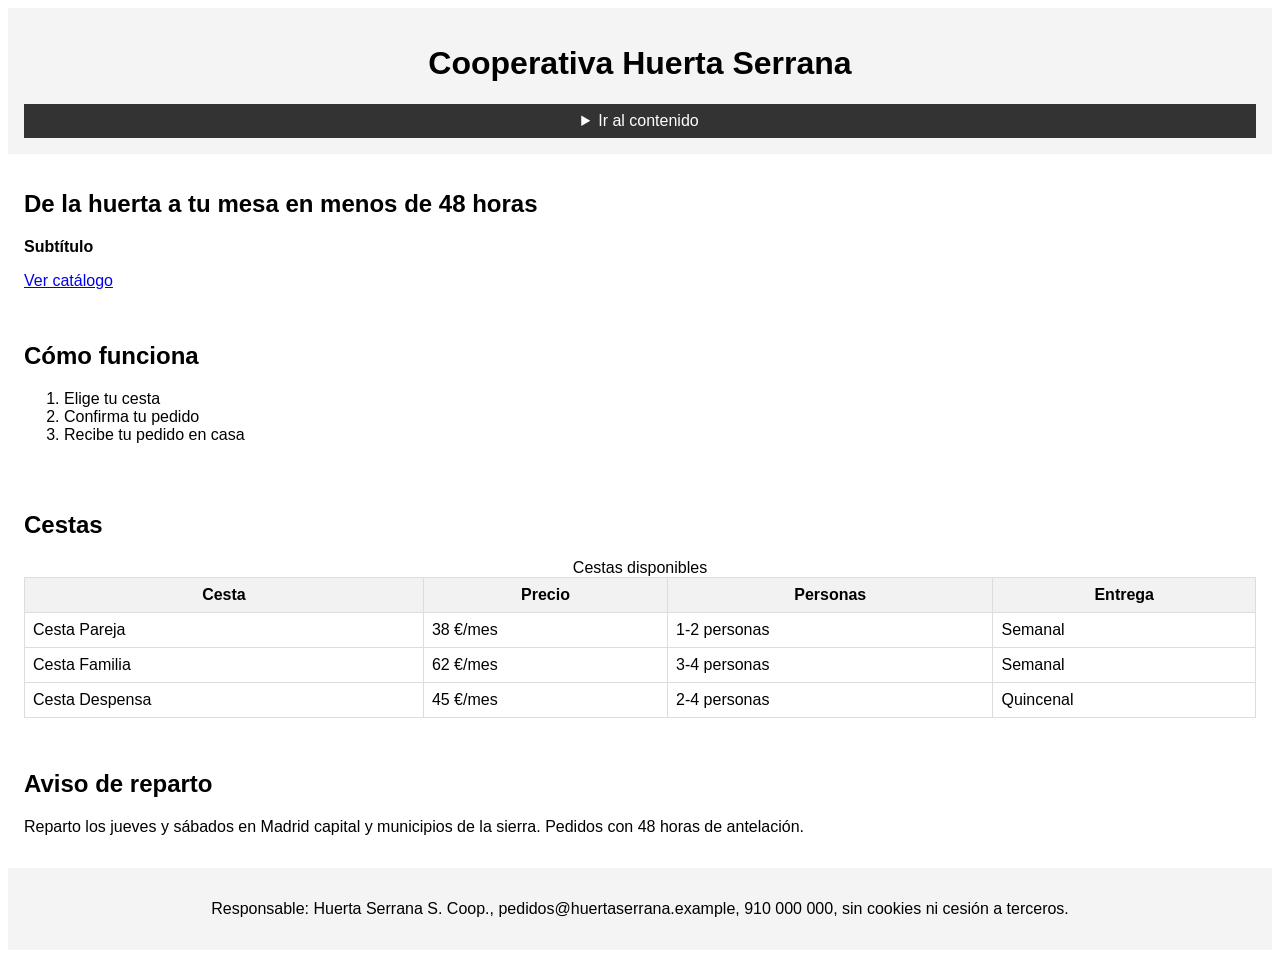
==== index.html @ 015b8f9c "feat: esqueleto HTML semantico de index.html" ====
<!DOCTYPE html>
<html lang="es">
<head>
    <meta charset="UTF-8">
    <meta name="viewport" content="width=device-width, initial-scale=1.0">
    <title>Cooperativa Huerta Serrana</title>
    <style>
        body {
            font-family: Arial, sans-serif;
        }
        header, footer {
            background-color: #f4f4f4;
            padding: 1rem;
            text-align: center;
        }
        nav {
            background-color: #333;
            color: #fff;
            padding: 0.5rem;
        }
        nav a {
            color: #fff;
            text-decoration: none;
            margin: 0 1rem;
        }
        section {
            padding: 1rem;
        }
        table {
            width: 100%;
            border-collapse: collapse;
        }
        th, td {
            border: 1px solid #ddd;
            padding: 0.5rem;
        }
        th {
            background-color: #f2f2f2;
        }
    </style>
</head>
<body>
    <header>
        <h1>Cooperativa Huerta Serrana</h1>
        <nav>
            <details>
                <summary>Ir al contenido</summary>
                <a href="#catalogo">Catálogo</a>
                <a href="#como-funciona">Cómo funciona</a>
                <a href="#cestas">Cestas</a>
                <a href="#contacto">Contacto</a>
            </details>
        </nav>
    </header>
    <main>
        <section>
            <h2>De la huerta a tu mesa en menos de 48 horas</h2>
            <p><strong>Subtítulo</strong></p>
            <a href="catalogo.html" class="btn">Ver catálogo</a>
        </section>
        <section id="como-funciona">
            <h2>Cómo funciona</h2>
            <ol>
                <li>Elige tu cesta</li>
                <li>Confirma tu pedido</li>
                <li>Recibe tu pedido en casa</li>
            </ol>
        </section>
        <section id="cestas">
            <h2>Cestas</h2>
            <table>
                <caption>Cestas disponibles</caption>
                <thead>
                    <tr>
                        <th>Cesta</th>
                        <th>Precio</th>
                        <th>Personas</th>
                        <th>Entrega</th>
                    </tr>
                </thead>
                <tbody>
                    <tr>
                        <td>Cesta Pareja</td>
                        <td>38 €/mes</td>
                        <td>1-2 personas</td>
                        <td>Semanal</td>
                    </tr>
                    <tr>
                        <td>Cesta Familia</td>
                        <td>62 €/mes</td>
                        <td>3-4 personas</td>
                        <td>Semanal</td>
                    </tr>
                    <tr>
                        <td>Cesta Despensa</td>
                        <td>45 €/mes</td>
                        <td>2-4 personas</td>
                        <td>Quincenal</td>
                    </tr>
                </tbody>
            </table>
        </section>
        <section id="aviso">
            <h2>Aviso de reparto</h2>
            <p>Reparto los jueves y sábados en Madrid capital y municipios de la sierra. Pedidos con 48 horas de antelación.</p>
        </section>
    </main>
    <footer>
        <p>Responsable: Huerta Serrana S. Coop., pedidos@huertaserrana.example, 910 000 000, sin cookies ni cesión a terceros.</p>
    </footer>
</body>
</html>
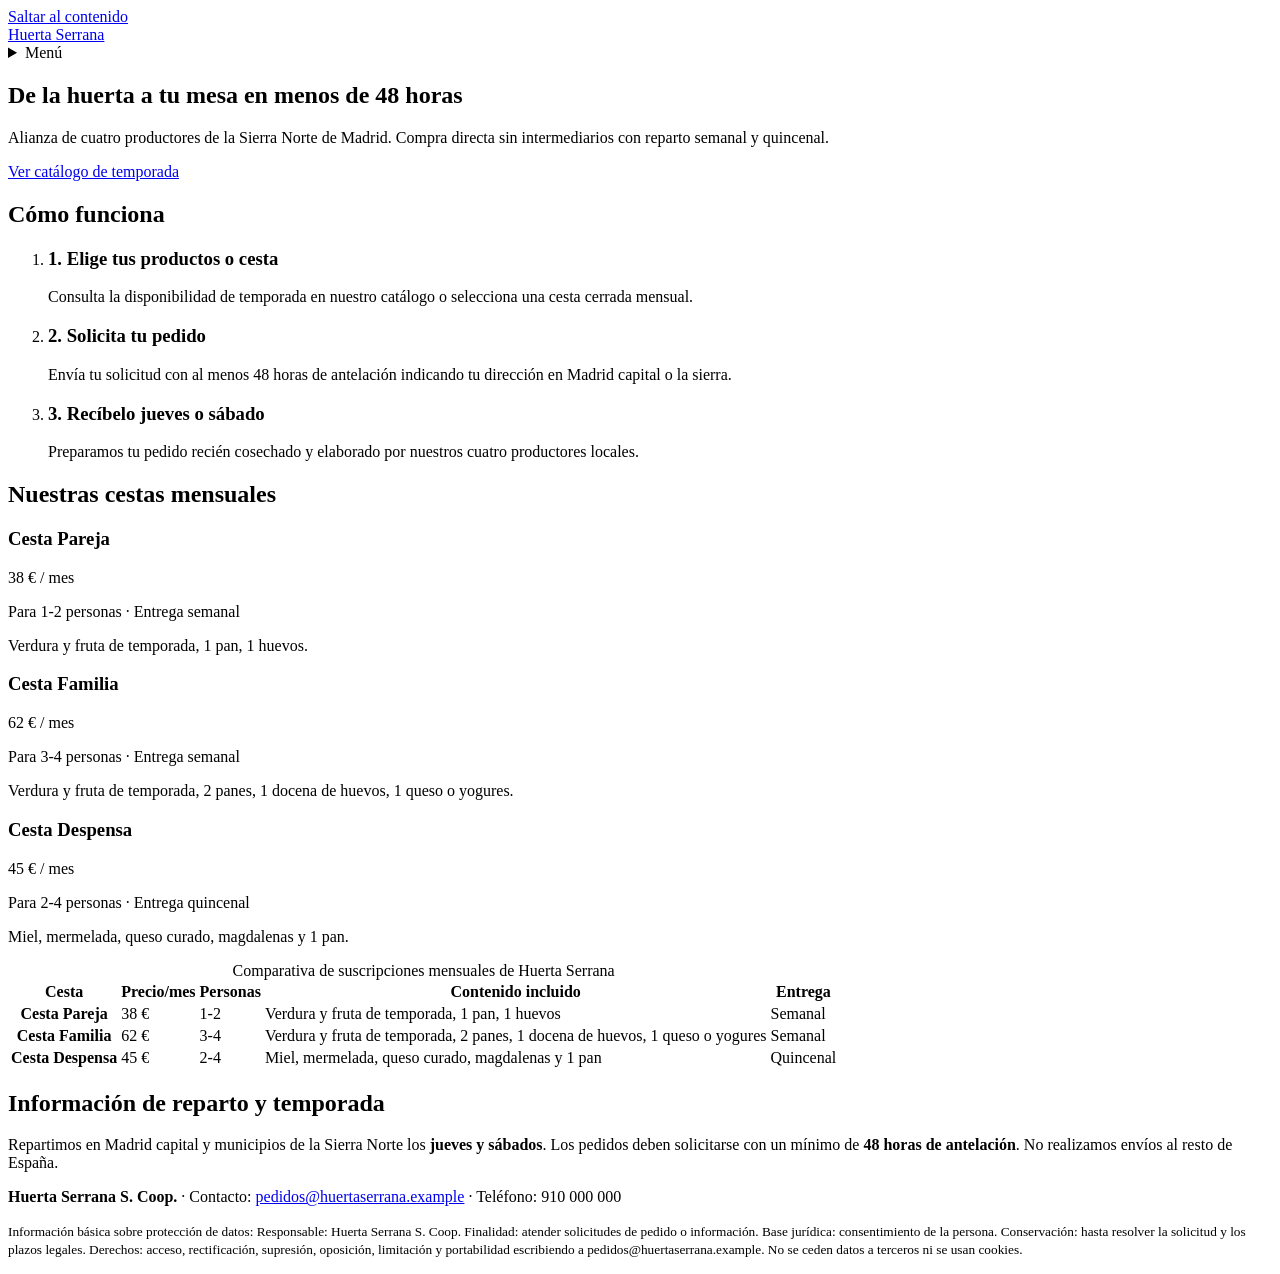
==== commit c81b412e: "fix: separar index.html y catalogo.html y corregir defectos de IA" ====
--- a/index.html
+++ b/index.html
@@ -1,112 +1,134 @@
 <!DOCTYPE html>
 <html lang="es">
 <head>
-    <meta charset="UTF-8">
-    <meta name="viewport" content="width=device-width, initial-scale=1.0">
-    <title>Cooperativa Huerta Serrana</title>
-    <style>
-        body {
-            font-family: Arial, sans-serif;
-        }
-        header, footer {
-            background-color: #f4f4f4;
-            padding: 1rem;
-            text-align: center;
-        }
-        nav {
-            background-color: #333;
-            color: #fff;
-            padding: 0.5rem;
-        }
-        nav a {
-            color: #fff;
-            text-decoration: none;
-            margin: 0 1rem;
-        }
-        section {
-            padding: 1rem;
-        }
-        table {
-            width: 100%;
-            border-collapse: collapse;
-        }
-        th, td {
-            border: 1px solid #ddd;
-            padding: 0.5rem;
-        }
-        th {
-            background-color: #f2f2f2;
-        }
-    </style>
+  <meta charset="UTF-8">
+  <meta name="viewport" content="width=device-width, initial-scale=1.0">
+  <title>Huerta Serrana | Productos locales de la Sierra Norte de Madrid</title>
+  <link rel="stylesheet" href="css/tokens.css">
+  <link rel="stylesheet" href="css/base.css">
+  <link rel="stylesheet" href="css/layout.css">
+  <link rel="stylesheet" href="css/components.css">
 </head>
 <body>
-    <header>
-        <h1>Cooperativa Huerta Serrana</h1>
-        <nav>
-            <details>
-                <summary>Ir al contenido</summary>
-                <a href="#catalogo">Catálogo</a>
-                <a href="#como-funciona">Cómo funciona</a>
-                <a href="#cestas">Cestas</a>
-                <a href="#contacto">Contacto</a>
-            </details>
-        </nav>
-    </header>
-    <main>
-        <section>
-            <h2>De la huerta a tu mesa en menos de 48 horas</h2>
-            <p><strong>Subtítulo</strong></p>
-            <a href="catalogo.html" class="btn">Ver catálogo</a>
-        </section>
-        <section id="como-funciona">
-            <h2>Cómo funciona</h2>
-            <ol>
-                <li>Elige tu cesta</li>
-                <li>Confirma tu pedido</li>
-                <li>Recibe tu pedido en casa</li>
-            </ol>
-        </section>
-        <section id="cestas">
-            <h2>Cestas</h2>
-            <table>
-                <caption>Cestas disponibles</caption>
-                <thead>
-                    <tr>
-                        <th>Cesta</th>
-                        <th>Precio</th>
-                        <th>Personas</th>
-                        <th>Entrega</th>
-                    </tr>
-                </thead>
-                <tbody>
-                    <tr>
-                        <td>Cesta Pareja</td>
-                        <td>38 €/mes</td>
-                        <td>1-2 personas</td>
-                        <td>Semanal</td>
-                    </tr>
-                    <tr>
-                        <td>Cesta Familia</td>
-                        <td>62 €/mes</td>
-                        <td>3-4 personas</td>
-                        <td>Semanal</td>
-                    </tr>
-                    <tr>
-                        <td>Cesta Despensa</td>
-                        <td>45 €/mes</td>
-                        <td>2-4 personas</td>
-                        <td>Quincenal</td>
-                    </tr>
-                </tbody>
-            </table>
-        </section>
-        <section id="aviso">
-            <h2>Aviso de reparto</h2>
-            <p>Reparto los jueves y sábados en Madrid capital y municipios de la sierra. Pedidos con 48 horas de antelación.</p>
-        </section>
-    </main>
-    <footer>
-        <p>Responsable: Huerta Serrana S. Coop., pedidos@huertaserrana.example, 910 000 000, sin cookies ni cesión a terceros.</p>
-    </footer>
+  <a href="#contenido-principal" class="skip-link">Saltar al contenido</a>
+
+  <header class="cabecera">
+    <div class="cabecera__contenedor">
+      <a href="index.html" class="cabecera__marca">Huerta Serrana</a>
+      <nav class="navegacion" aria-label="Navegación principal">
+        <details class="navegacion__menu">
+          <summary class="navegacion__boton">Menú</summary>
+          <ul class="navegacion__lista">
+            <li><a href="index.html" aria-current="page">Inicio</a></li>
+            <li><a href="catalogo.html">Catálogo</a></li>
+            <li><a href="productores.html">Productores</a></li>
+            <li><a href="contacto.html">Contacto y pedido</a></li>
+          </ul>
+        </details>
+      </nav>
+    </div>
+  </header>
+
+  <main id="contenido-principal">
+    <section class="portada">
+      <h1>De la huerta a tu mesa en menos de 48 horas</h1>
+      <p>Alianza de cuatro productores de la Sierra Norte de Madrid. Compra directa sin intermediarios con reparto semanal y quincenal.</p>
+      <a href="catalogo.html" class="boton boton--primario">Ver catálogo de temporada</a>
+    </section>
+
+    <section class="pasos" aria-labelledby="titulo-pasos">
+      <h2 id="titulo-pasos">Cómo funciona</h2>
+      <ol class="pasos__lista">
+        <li class="pasos__item">
+          <h3>1. Elige tus productos o cesta</h3>
+          <p>Consulta la disponibilidad de temporada en nuestro catálogo o selecciona una cesta cerrada mensual.</p>
+        </li>
+        <li class="pasos__item">
+          <h3>2. Solicita tu pedido</h3>
+          <p>Envía tu solicitud con al menos 48 horas de antelación indicando tu dirección en Madrid capital o la sierra.</p>
+        </li>
+        <li class="pasos__item">
+          <h3>3. Recíbelo jueves o sábado</h3>
+          <p>Preparamos tu pedido recién cosechado y elaborado por nuestros cuatro productores locales.</p>
+        </li>
+      </ol>
+    </section>
+
+    <section class="cestas" aria-labelledby="titulo-cestas">
+      <h2 id="titulo-cestas">Nuestras cestas mensuales</h2>
+      <div class="rejilla rejilla--3">
+        <article class="tarjeta">
+          <h3 class="tarjeta__titulo">Cesta Pareja</h3>
+          <p class="tarjeta__precio">38 € / mes</p>
+          <p>Para 1-2 personas · Entrega semanal</p>
+          <p>Verdura y fruta de temporada, 1 pan, 1 huevos.</p>
+        </article>
+
+        <article class="tarjeta tarjeta--destacada">
+          <h3 class="tarjeta__titulo">Cesta Familia</h3>
+          <p class="tarjeta__precio">62 € / mes</p>
+          <p>Para 3-4 personas · Entrega semanal</p>
+          <p>Verdura y fruta de temporada, 2 panes, 1 docena de huevos, 1 queso o yogures.</p>
+        </article>
+
+        <article class="tarjeta">
+          <h3 class="tarjeta__titulo">Cesta Despensa</h3>
+          <p class="tarjeta__precio">45 € / mes</p>
+          <p>Para 2-4 personas · Entrega quincenal</p>
+          <p>Miel, mermelada, queso curado, magdalenas y 1 pan.</p>
+        </article>
+      </div>
+
+      <div class="tabla-contenedor">
+        <table class="tabla">
+          <caption>Comparativa de suscripciones mensuales de Huerta Serrana</caption>
+          <thead>
+            <tr>
+              <th scope="col">Cesta</th>
+              <th scope="col">Precio/mes</th>
+              <th scope="col">Personas</th>
+              <th scope="col">Contenido incluido</th>
+              <th scope="col">Entrega</th>
+            </tr>
+          </thead>
+          <tbody>
+            <tr>
+              <th scope="row">Cesta Pareja</th>
+              <td>38 €</td>
+              <td>1-2</td>
+              <td>Verdura y fruta de temporada, 1 pan, 1 huevos</td>
+              <td>Semanal</td>
+            </tr>
+            <tr>
+              <th scope="row">Cesta Familia</th>
+              <td>62 €</td>
+              <td>3-4</td>
+              <td>Verdura y fruta de temporada, 2 panes, 1 docena de huevos, 1 queso o yogures</td>
+              <td>Semanal</td>
+            </tr>
+            <tr>
+              <th scope="row">Cesta Despensa</th>
+              <td>45 €</td>
+              <td>2-4</td>
+              <td>Miel, mermelada, queso curado, magdalenas y 1 pan</td>
+              <td>Quincenal</td>
+            </tr>
+          </tbody>
+        </table>
+      </div>
+    </section>
+
+    <section class="aviso" aria-labelledby="titulo-aviso">
+      <h2 id="titulo-aviso">Información de reparto y temporada</h2>
+      <p>Repartimos en Madrid capital y municipios de la Sierra Norte los <strong>jueves y sábados</strong>. Los pedidos deben solicitarse con un mínimo de <strong>48 horas de antelación</strong>. No realizamos envíos al resto de España.</p>
+    </section>
+  </main>
+
+  <footer class="pie">
+    <div class="pie__contenedor">
+      <p><strong>Huerta Serrana S. Coop.</strong> · Contacto: <a href="mailto:pedidos@huertaserrana.example">pedidos@huertaserrana.example</a> · Teléfono: 910 000 000</p>
+      <p><small>Información básica sobre protección de datos: Responsable: Huerta Serrana S. Coop. Finalidad: atender solicitudes de pedido o información. Base jurídica: consentimiento de la persona. Conservación: hasta resolver la solicitud y los plazos legales. Derechos: acceso, rectificación, supresión, oposición, limitación y portabilidad escribiendo a pedidos@huertaserrana.example. No se ceden datos a terceros ni se usan cookies.</small></p>
+    </div>
+  </footer>
 </body>
 </html>
--- a/css/tokens.css
+++ b/css/tokens.css
@@ -0,0 +1,38 @@
+:root {
+  /* Paleta de marca - Anexo C */
+  --color-primario: #2F5D3A;    /* Verde sierra: cabecera, botones, enlaces */
+  --color-fondo: #FAF6EC;       /* Crema: fondo de página */
+  --color-acento: #B5532A;      /* Tierra: llamadas a la acción secundarias */
+  --color-texto: #1F2A22;       /* Tinta: texto principal */
+  --color-superficie: #E8E2D2;  /* Arena: tarjetas y separadores */
+  --color-destacado: #F2B134;   /* Miel: solo decorativo o con texto Tinta encima */
+  --color-apagado: #8A8F86;     /* Gris musgo: NO apto para texto pequeño */
+  --color-blanco: #FFFFFF;
+
+  /* Tipografía del sistema - Anexo C */
+  --font-sans: system-ui, -apple-system, BlinkMacSystemFont, "Segoe UI", Roboto, sans-serif;
+  --font-serif: Georgia, "Times New Roman", serif;
+
+  /* Escala tipográfica fluida / rem */
+  --text-xs: 0.75rem;
+  --text-sm: 0.875rem;
+  --text-base: 1rem;
+  --text-lg: 1.125rem;
+  --text-xl: 1.375rem;
+  --text-2xl: 1.75rem;
+  --text-3xl: 2.25rem;
+
+  /* Escala de espaciado */
+  --space-xs: 0.25rem;
+  --space-sm: 0.5rem;
+  --space-md: 1rem;
+  --space-lg: 1.5rem;
+  --space-xl: 2.5rem;
+  --space-2xl: 4rem;
+
+  /* Radios y bordes */
+  --radius-sm: 0.25rem;
+  --radius-md: 0.5rem;
+  --radius-lg: 1rem;
+  --ancho-max: 75rem;
+}
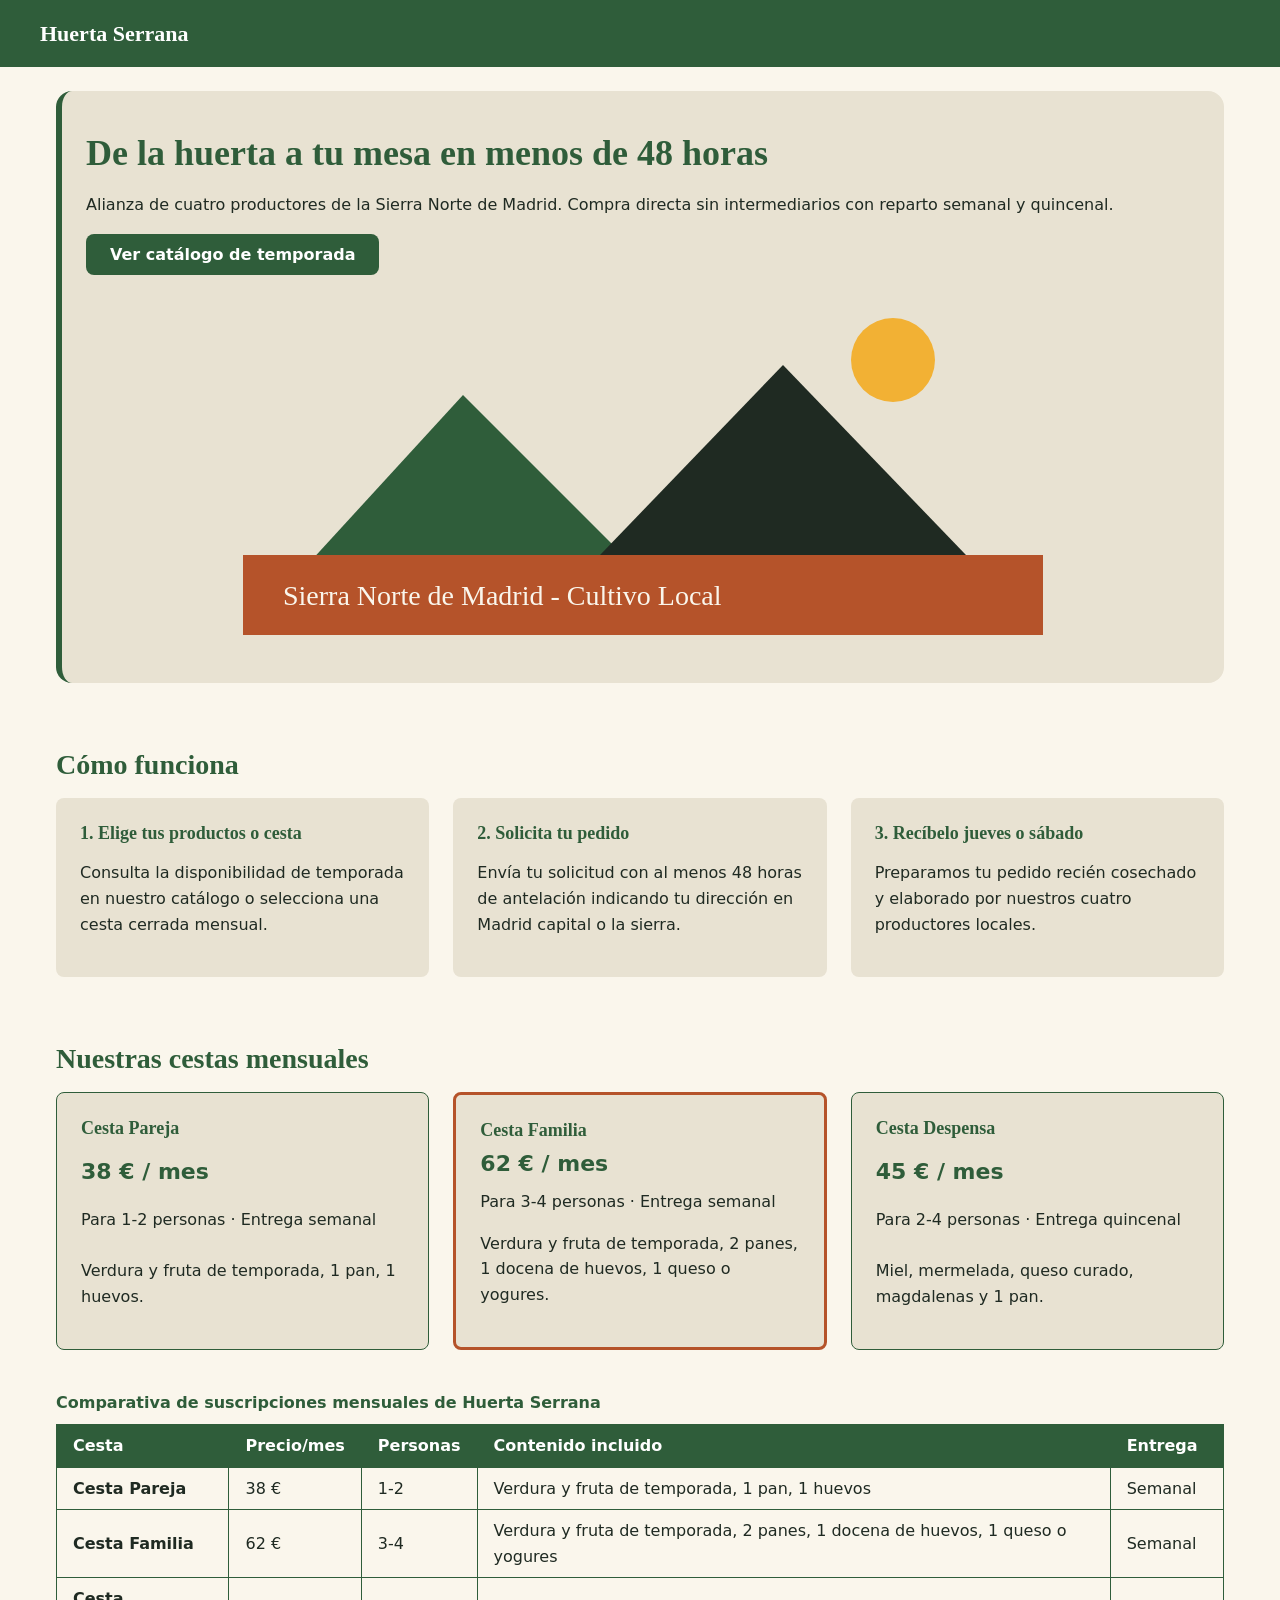
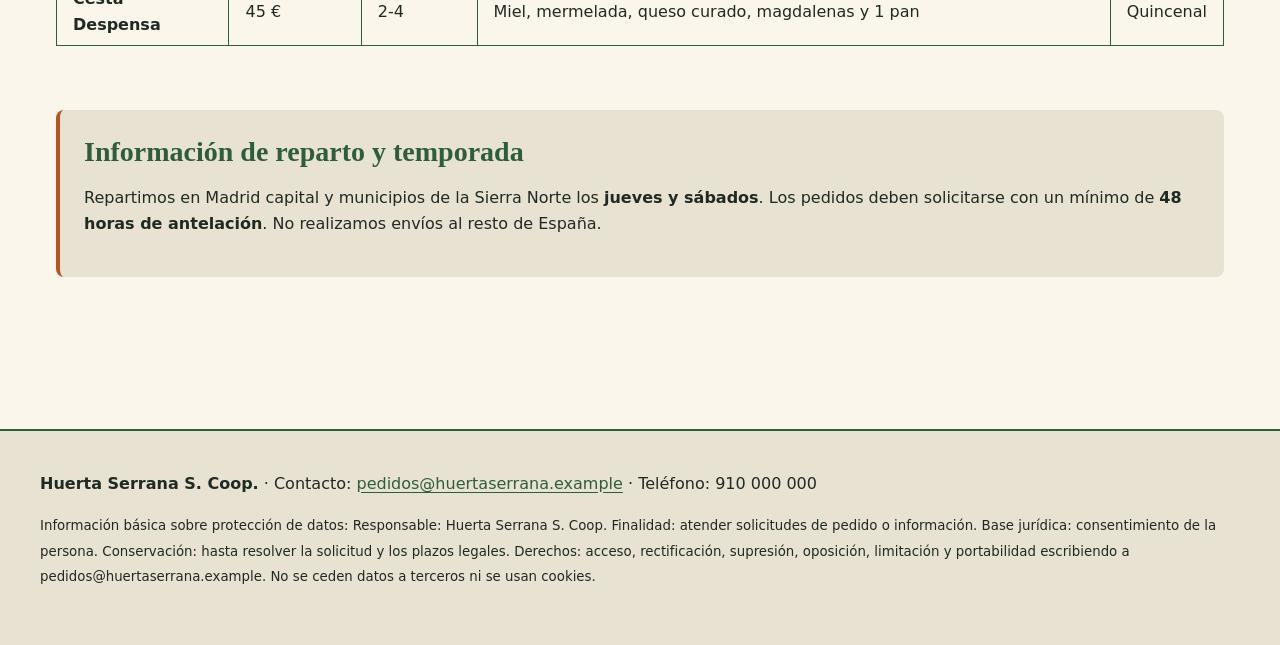
==== commit 25edcea0: "fix: subir ilustraciones SVG en minusculas a GitHub Pages" ====
--- a/index.html
+++ b/index.html
@@ -34,6 +34,7 @@
       <h1>De la huerta a tu mesa en menos de 48 horas</h1>
       <p>Alianza de cuatro productores de la Sierra Norte de Madrid. Compra directa sin intermediarios con reparto semanal y quincenal.</p>
       <a href="catalogo.html" class="boton boton--primario">Ver catálogo de temporada</a>
+      <img src="img/portada-huerta.svg" alt="Paisaje ilustrado de las montañas de la Sierra Norte de Madrid al sol" width="100%" height="360">
     </section>
 
     <section class="pasos" aria-labelledby="titulo-pasos">
@@ -56,6 +57,7 @@
 
     <section class="cestas" aria-labelledby="titulo-cestas">
       <h2 id="titulo-cestas">Nuestras cestas mensuales</h2>
+      
       <div class="rejilla rejilla--3">
         <article class="tarjeta">
           <h3 class="tarjeta__titulo">Cesta Pareja</h3>
--- a/css/base.css
+++ b/css/base.css
@@ -0,0 +1,129 @@
+/* Reset y base del documento */
+*,
+*::before,
+*::after {
+  box-sizing: border-box;
+}
+
+html {
+  font-size: 100%;
+  scroll-behavior: smooth;
+}
+
+@media (prefers-reduced-motion: reduce) {
+  html {
+    scroll-behavior: auto;
+  }
+
+  *,
+  *::before,
+  *::after {
+    animation-duration: 0.01ms !important;
+    transition-duration: 0.01ms !important;
+  }
+}
+
+/* Soporte opcional modo oscuro (RF10) manteniendo contraste AA */
+@media (prefers-color-scheme: dark) {
+  :root {
+    --color-fondo: #161D18;
+    --color-texto: #F4F1EA;
+    --color-superficie: #232E26;
+    --color-primario: #4C8C5C;
+  }
+}
+
+body {
+  margin: 0;
+  font-family: var(--font-sans);
+  font-size: var(--text-base);
+  line-height: 1.6;
+  color: var(--color-texto);
+  background-color: var(--color-fondo);
+}
+
+h1,
+h2,
+h3 {
+  font-family: var(--font-serif);
+  color: var(--color-primario);
+  line-height: 1.25;
+  margin-top: 0;
+  margin-bottom: var(--space-md);
+}
+
+h1 {
+  font-size: var(--text-2xl);
+}
+
+h2 {
+  font-size: var(--text-xl);
+}
+
+h3 {
+  font-size: var(--text-lg);
+}
+
+@media (min-width: 768px) {
+  h1 {
+    font-size: var(--text-3xl);
+  }
+
+  h2 {
+    font-size: var(--text-2xl);
+  }
+}
+
+p {
+  margin-top: 0;
+  margin-bottom: var(--space-md);
+}
+
+a {
+  color: var(--color-primario);
+  text-underline-offset: 0.2rem;
+}
+
+a:hover {
+  color: var(--color-acento);
+}
+
+/* Foco visible para navegación con teclado (V04) */
+a:focus-visible,
+button:focus-visible,
+summary:focus-visible,
+input:focus-visible,
+select:focus-visible,
+textarea:focus-visible {
+  outline: 0.1875rem solid var(--color-acento);
+  outline-offset: 0.1875rem;
+}
+
+/* Utilidades de accesibilidad */
+.skip-link {
+  position: absolute;
+  left: -9999px;
+  top: var(--space-sm);
+  background-color: var(--color-primario);
+  color: var(--color-blanco);
+  padding: var(--space-sm) var(--space-md);
+  border-radius: var(--radius-sm);
+  font-weight: 700;
+  z-index: 100;
+}
+
+.skip-link:focus {
+  left: var(--space-md);
+}
+
+.visually-hidden {
+  position: absolute;
+  width: 0.0625rem;
+  height: 0.0625rem;
+  padding: 0;
+  margin: -0.0625rem;
+  overflow: hidden;
+  clip: rect(0, 0, 0, 0);
+  white-space: nowrap;
+  border: 0;
+}
--- a/css/layout.css
+++ b/css/layout.css
@@ -0,0 +1,132 @@
+/* Estructura general y contenedores */
+main {
+  max-width: var(--ancho-max);
+  margin: 0 auto;
+  padding: var(--space-lg) var(--space-md);
+}
+
+section {
+  margin-bottom: var(--space-2xl);
+}
+
+/* Cabecera y navegación mobile-first sin JS */
+.cabecera {
+  background-color: var(--color-primario);
+  color: var(--color-blanco);
+  padding: var(--space-md);
+}
+
+.cabecera__contenedor {
+  max-width: var(--ancho-max);
+  margin: 0 auto;
+  display: flex;
+  flex-wrap: wrap;
+  align-items: center;
+  justify-content: space-between;
+  gap: var(--space-md);
+}
+
+.cabecera__marca {
+  font-family: var(--font-serif);
+  font-size: var(--text-xl);
+  font-weight: 700;
+  color: var(--color-blanco);
+  text-decoration: none;
+}
+
+.cabecera__marca:hover {
+  color: var(--color-destacado);
+}
+
+.navegacion__boton {
+  list-style: none;
+  cursor: pointer;
+  background-color: var(--color-acento);
+  color: var(--color-blanco);
+  padding: var(--space-sm) var(--space-md);
+  border-radius: var(--radius-sm);
+  font-weight: 600;
+}
+
+.navegacion__boton::-webkit-details-marker {
+  display: none;
+}
+
+.navegacion__lista {
+  list-style: none;
+  margin: var(--space-md) 0 0;
+  padding: 0;
+  display: flex;
+  flex-direction: column;
+  gap: var(--space-sm);
+}
+
+.navegacion__lista a {
+  display: block;
+  color: var(--color-blanco);
+  text-decoration: none;
+  padding: var(--space-xs) var(--space-sm);
+  border-radius: var(--radius-sm);
+}
+
+.navegacion__lista a[aria-current="page"] {
+  background-color: var(--color-blanco);
+  color: var(--color-primario);
+  font-weight: 700;
+}
+
+@media (min-width: 768px) {
+  .navegacion__boton {
+    display: none;
+  }
+
+  .navegacion__lista {
+    display: flex !important;
+    flex-direction: row;
+    margin-top: 0;
+    gap: var(--space-md);
+  }
+}
+
+/* Rejillas adaptables (CSS Grid) */
+.rejilla {
+  display: grid;
+  grid-template-columns: 1fr;
+  gap: var(--space-lg);
+}
+
+@media (min-width: 768px) {
+  .rejilla--2 {
+    grid-template-columns: repeat(2, 1fr);
+  }
+
+  .rejilla--3 {
+    grid-template-columns: repeat(2, 1fr);
+  }
+
+  .layout-productores {
+    display: grid;
+    grid-template-columns: 2fr 1fr;
+    gap: var(--space-xl);
+    align-items: start;
+  }
+}
+
+@media (min-width: 1280px) {
+  .rejilla--3 {
+    grid-template-columns: repeat(3, 1fr);
+  }
+}
+
+/* Pie de página */
+.pie {
+  background-color: var(--color-superficie);
+  border-top: 0.125rem solid var(--color-primario);
+  padding: var(--space-xl) var(--space-md);
+  margin-top: var(--space-2xl);
+}
+
+.pie__contenedor {
+  max-width: var(--ancho-max);
+  margin: 0 auto;
+}
--- a/css/components.css
+++ b/css/components.css
@@ -0,0 +1,212 @@
+/* Portada y cabecera de página */
+.portada,
+.cabecera-pagina {
+  background-color: var(--color-superficie);
+  padding: var(--space-xl) var(--space-lg);
+  border-radius: var(--radius-lg);
+  border-left: 0.375rem solid var(--color-primario);
+}
+
+/* Botones BEM */
+.boton {
+  display: inline-block;
+  padding: var(--space-sm) var(--space-lg);
+  border-radius: var(--radius-md);
+  font-weight: 700;
+  text-decoration: none;
+  border: none;
+  cursor: pointer;
+  font-size: var(--text-base);
+}
+
+.boton--primario {
+  background-color: var(--color-primario);
+  color: var(--color-blanco);
+}
+
+.boton--primario:hover {
+  background-color: var(--color-acento);
+  color: var(--color-blanco);
+}
+
+/* Pasos cómo funciona */
+.pasos__lista {
+  list-style: none;
+  padding: 0;
+  margin: 0;
+  display: grid;
+  grid-template-columns: 1fr;
+  gap: var(--space-lg);
+}
+
+@media (min-width: 768px) {
+  .pasos__lista {
+    grid-template-columns: repeat(3, 1fr);
+  }
+}
+
+.pasos__item {
+  background-color: var(--color-superficie);
+  padding: var(--space-lg);
+  border-radius: var(--radius-md);
+}
+
+/* Tarjetas BEM (cestas, productos, productores) */
+.tarjeta {
+  background-color: var(--color-superficie);
+  padding: var(--space-lg);
+  border-radius: var(--radius-md);
+  border: 0.0625rem solid var(--color-primario);
+  display: flex;
+  flex-direction: column;
+  justify-content: space-between;
+}
+
+.tarjeta--destacada {
+  border-width: 0.1875rem;
+  border-color: var(--color-acento);
+}
+
+.tarjeta__etiqueta {
+  display: inline-block;
+  align-self: flex-start;
+  background-color: var(--color-destacado);
+  color: var(--color-texto);
+  font-size: var(--text-xs);
+  font-weight: 700;
+  padding: var(--space-xs) var(--space-sm);
+  border-radius: var(--radius-sm);
+  margin-bottom: var(--space-sm);
+}
+
+.tarjeta__titulo {
+  margin-bottom: var(--space-xs);
+}
+
+.tarjeta__precio {
+  font-size: var(--text-xl);
+  font-weight: 700;
+  color: var(--color-primario);
+  margin-bottom: var(--space-sm);
+}
+
+.tarjeta__meta,
+.tarjeta__alergenos {
+  font-size: var(--text-sm);
+  margin-bottom: var(--space-xs);
+}
+
+/* Tabla comparativa responsive (RF7) */
+.tabla-contenedor {
+  overflow-x: auto;
+  margin-top: var(--space-xl);
+}
+
+.tabla {
+  width: 100%;
+  border-collapse: collapse;
+  background-color: var(--color-fondo);
+  color: var(--color-texto);
+}
+
+.tabla caption {
+  font-weight: 700;
+  margin-bottom: var(--space-sm);
+  text-align: left;
+  color: var(--color-primario);
+}
+
+.tabla th,
+.tabla td {
+  padding: var(--space-sm) var(--space-md);
+  border: 0.0625rem solid var(--color-primario);
+  text-align: left;
+}
+
+.tabla thead th {
+  background-color: var(--color-primario);
+  color: var(--color-blanco);
+}
+
+/* Aviso y aside lateral */
+.aviso,
+.info-lateral {
+  background-color: var(--color-superficie);
+  padding: var(--space-lg);
+  border-radius: var(--radius-md);
+  border-left: 0.25rem solid var(--color-acento);
+}
+
+/* Formulario accesible (RF5) */
+.formulario {
+  max-width: 40rem;
+  background-color: var(--color-superficie);
+  padding: var(--space-lg);
+  border-radius: var(--radius-md);
+}
+
+.formulario__grupo {
+  margin-bottom: var(--space-md);
+  display: flex;
+  flex-direction: column;
+  gap: var(--space-xs);
+}
+
+.formulario__grupo--check {
+  flex-direction: row;
+  align-items: flex-start;
+  gap: var(--space-sm);
+}
+
+.formulario__etiqueta {
+  font-weight: 700;
+}
+
+.formulario__campo {
+  font-family: var(--font-sans);
+  font-size: var(--text-base);
+  padding: var(--space-sm);
+  border: 0.0625rem solid var(--color-primario);
+  border-radius: var(--radius-sm);
+  background-color: var(--color-blanco);
+  color: var(--color-texto);
+}
+
+/* Preguntas frecuentes (RF8) */
+.faq__item {
+  background-color: var(--color-superficie);
+  padding: var(--space-md);
+  border-radius: var(--radius-md);
+  margin-bottom: var(--space-sm);
+}
+
+.faq__pregunta {
+  font-weight: 700;
+  cursor: pointer;
+  color: var(--color-primario);
+}
+
+.faq__respuesta {
+  margin-top: var(--space-sm);
+  margin-bottom: 0;
+}
+
+/* Modo impresión para el catálogo (RF9) */
+@media print {
+  .cabecera,
+  .pie,
+  .skip-link,
+  .boton {
+    display: none;
+  }
+
+  body {
+    background-color: var(--color-blanco);
+    color: var(--color-texto);
+  }
+
+  .tarjeta {
+    break-inside: avoid;
+    border: 0.0625rem solid var(--color-texto);
+  }
+}
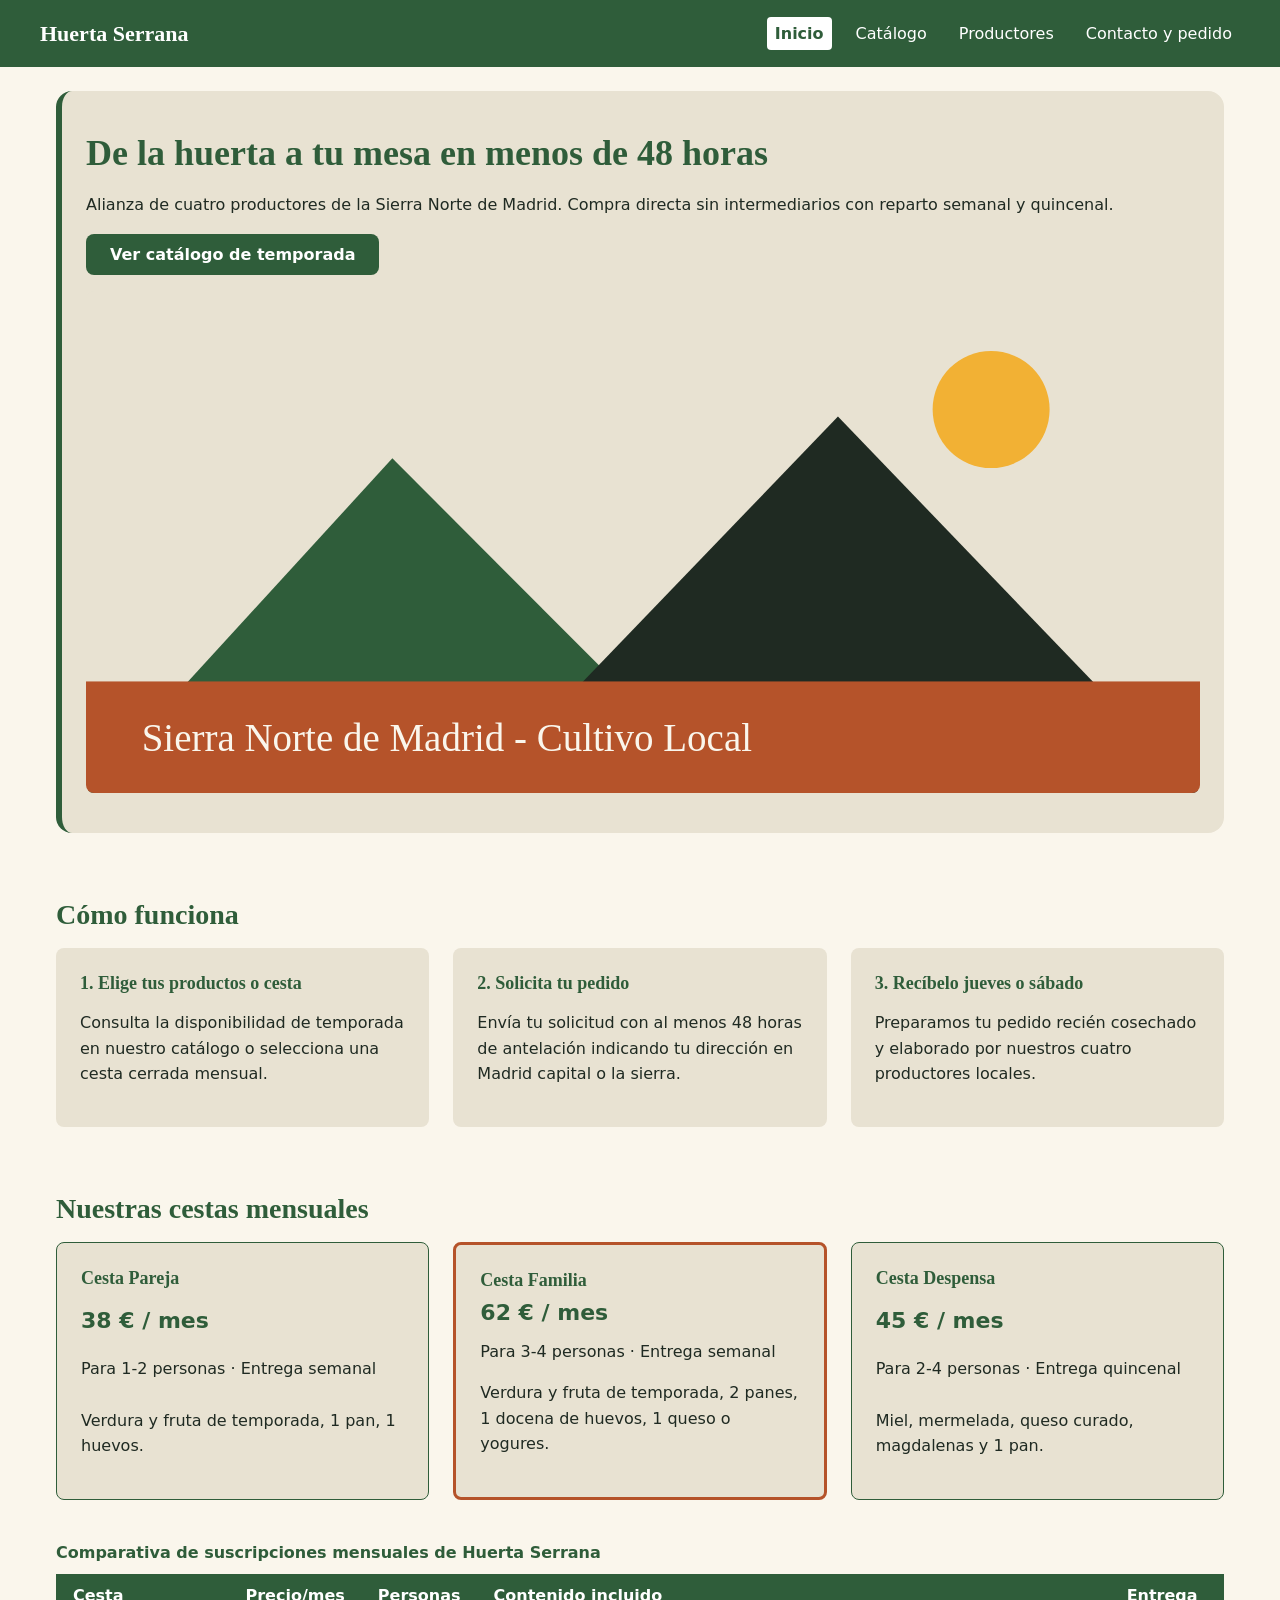
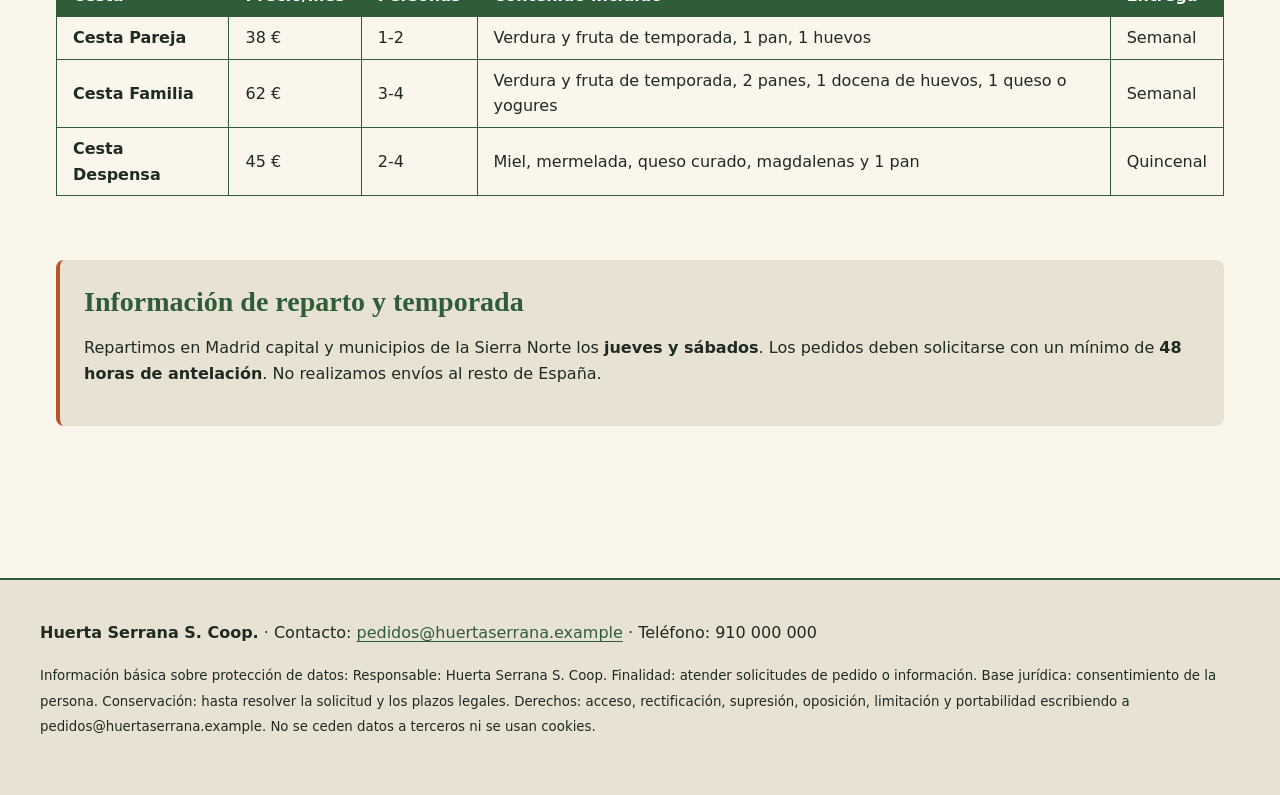
==== commit 74868b39: "fix: abrir menu de navegacion en las 4 paginas" ====
--- a/index.html
+++ b/index.html
@@ -16,7 +16,7 @@
     <div class="cabecera__contenedor">
       <a href="index.html" class="cabecera__marca">Huerta Serrana</a>
       <nav class="navegacion" aria-label="Navegación principal">
-        <details class="navegacion__menu">
+        <details class="navegacion__menu" open>
           <summary class="navegacion__boton">Menú</summary>
           <ul class="navegacion__lista">
             <li><a href="index.html" aria-current="page">Inicio</a></li>
--- a/css/base.css
+++ b/css/base.css
@@ -126,4 +126,11 @@
   clip: rect(0, 0, 0, 0);
   white-space: nowrap;
   border: 0;
-}+}
+
+img {
+  max-width: 100%;
+  height: auto;
+  display: block;
+  margin-top: var(--space-md);
+  border-radius: var(--radius-md);
